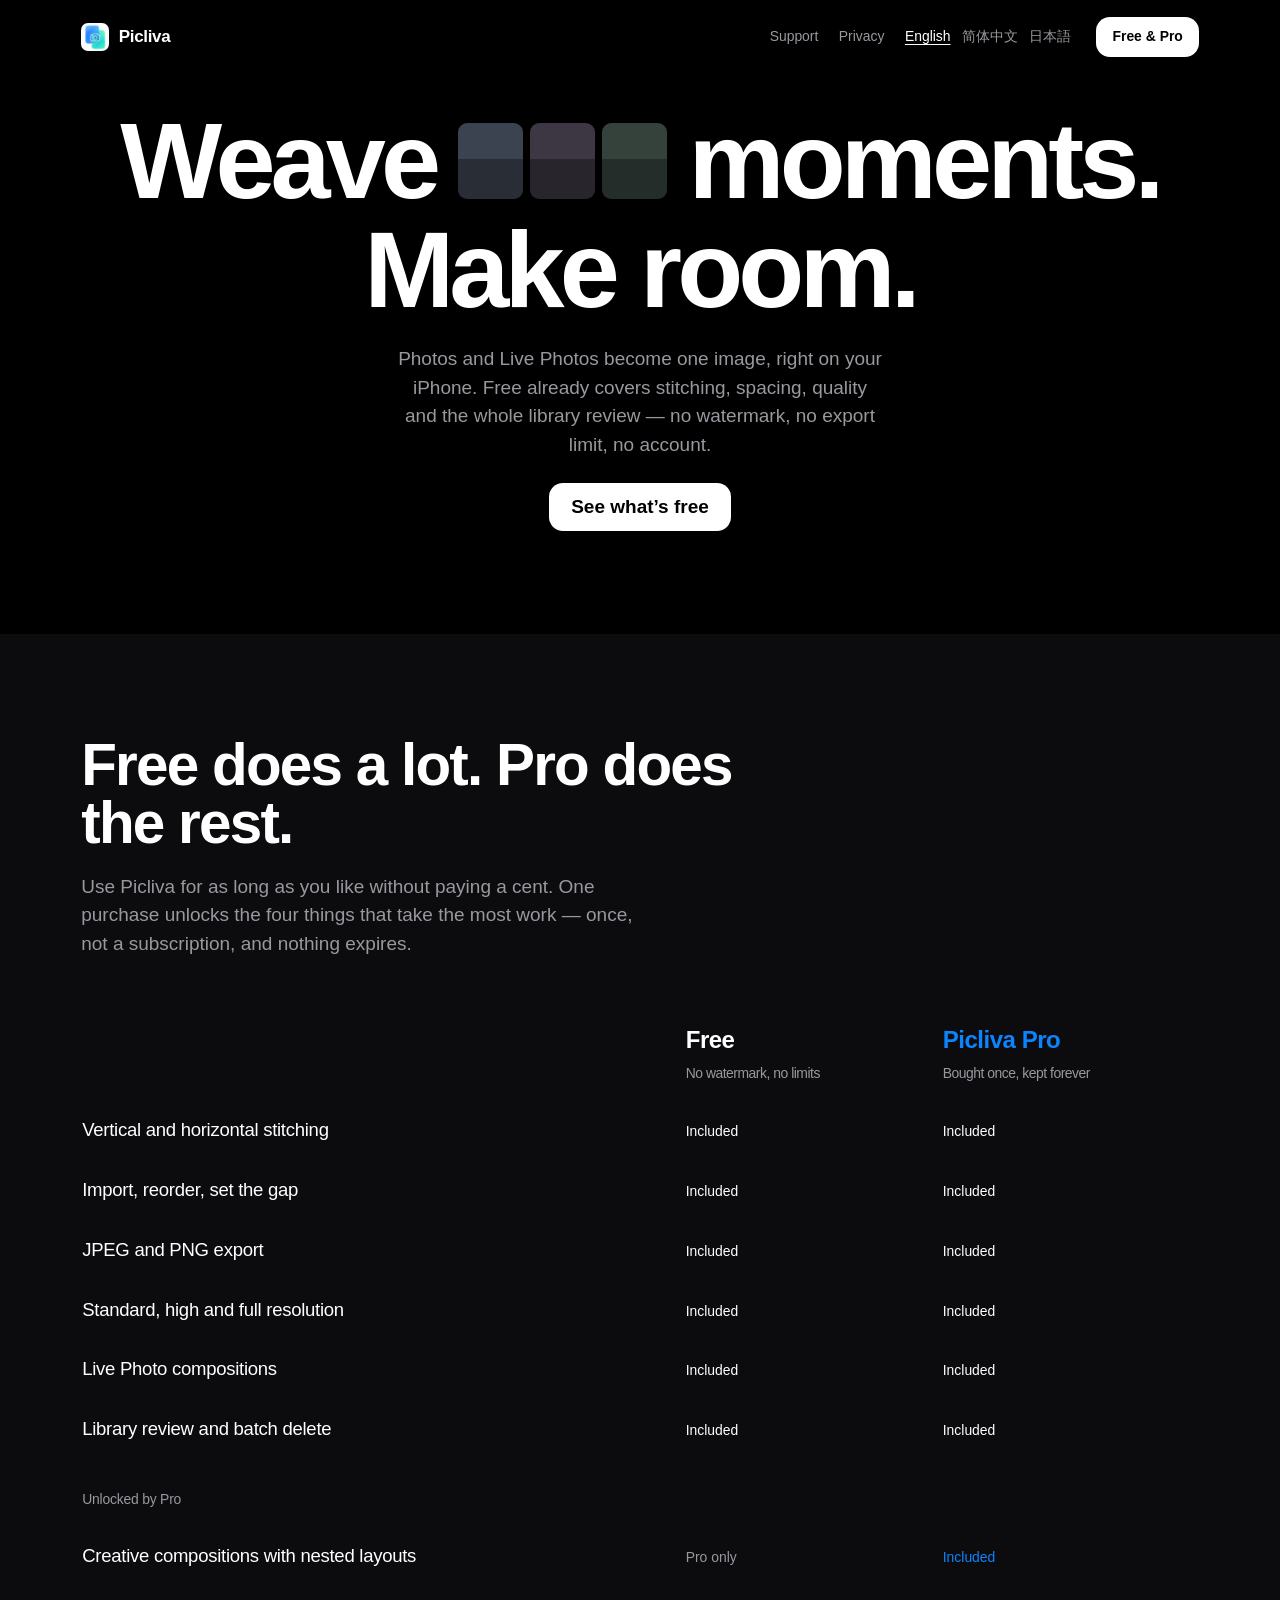
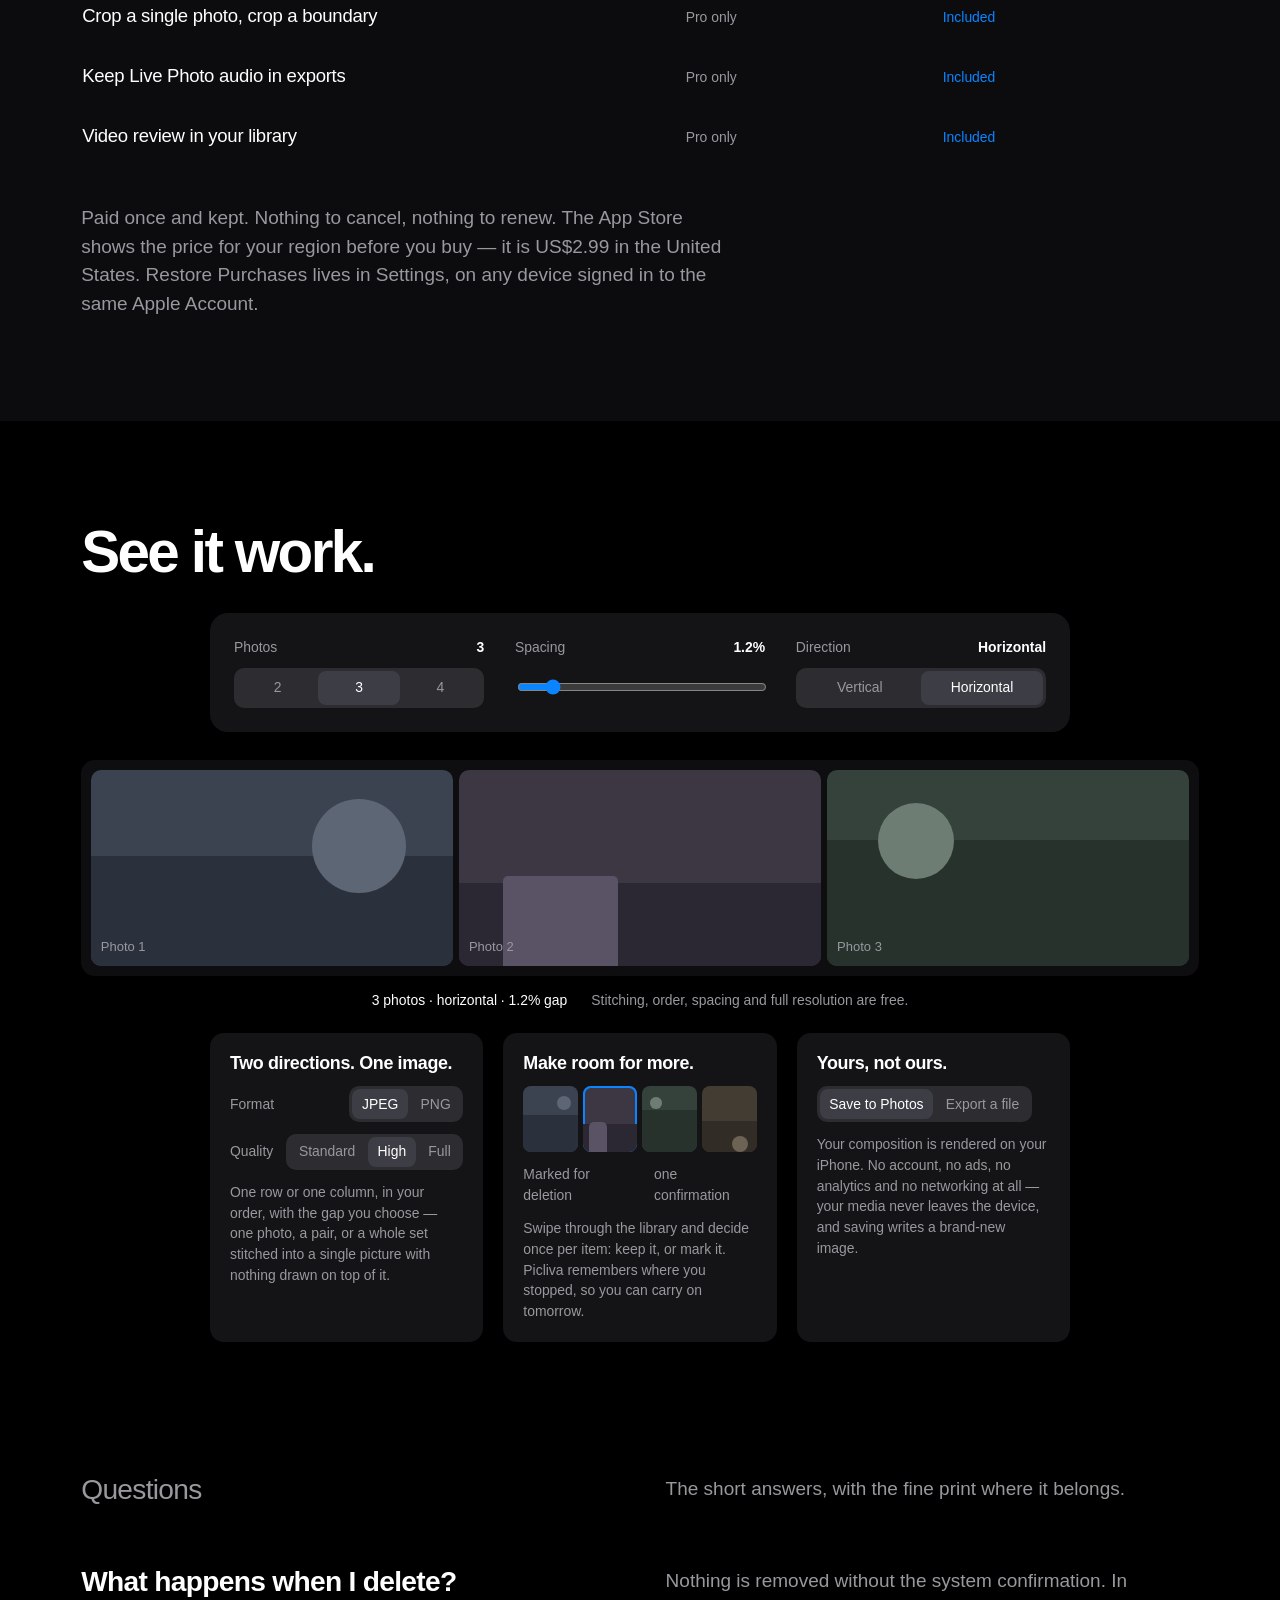
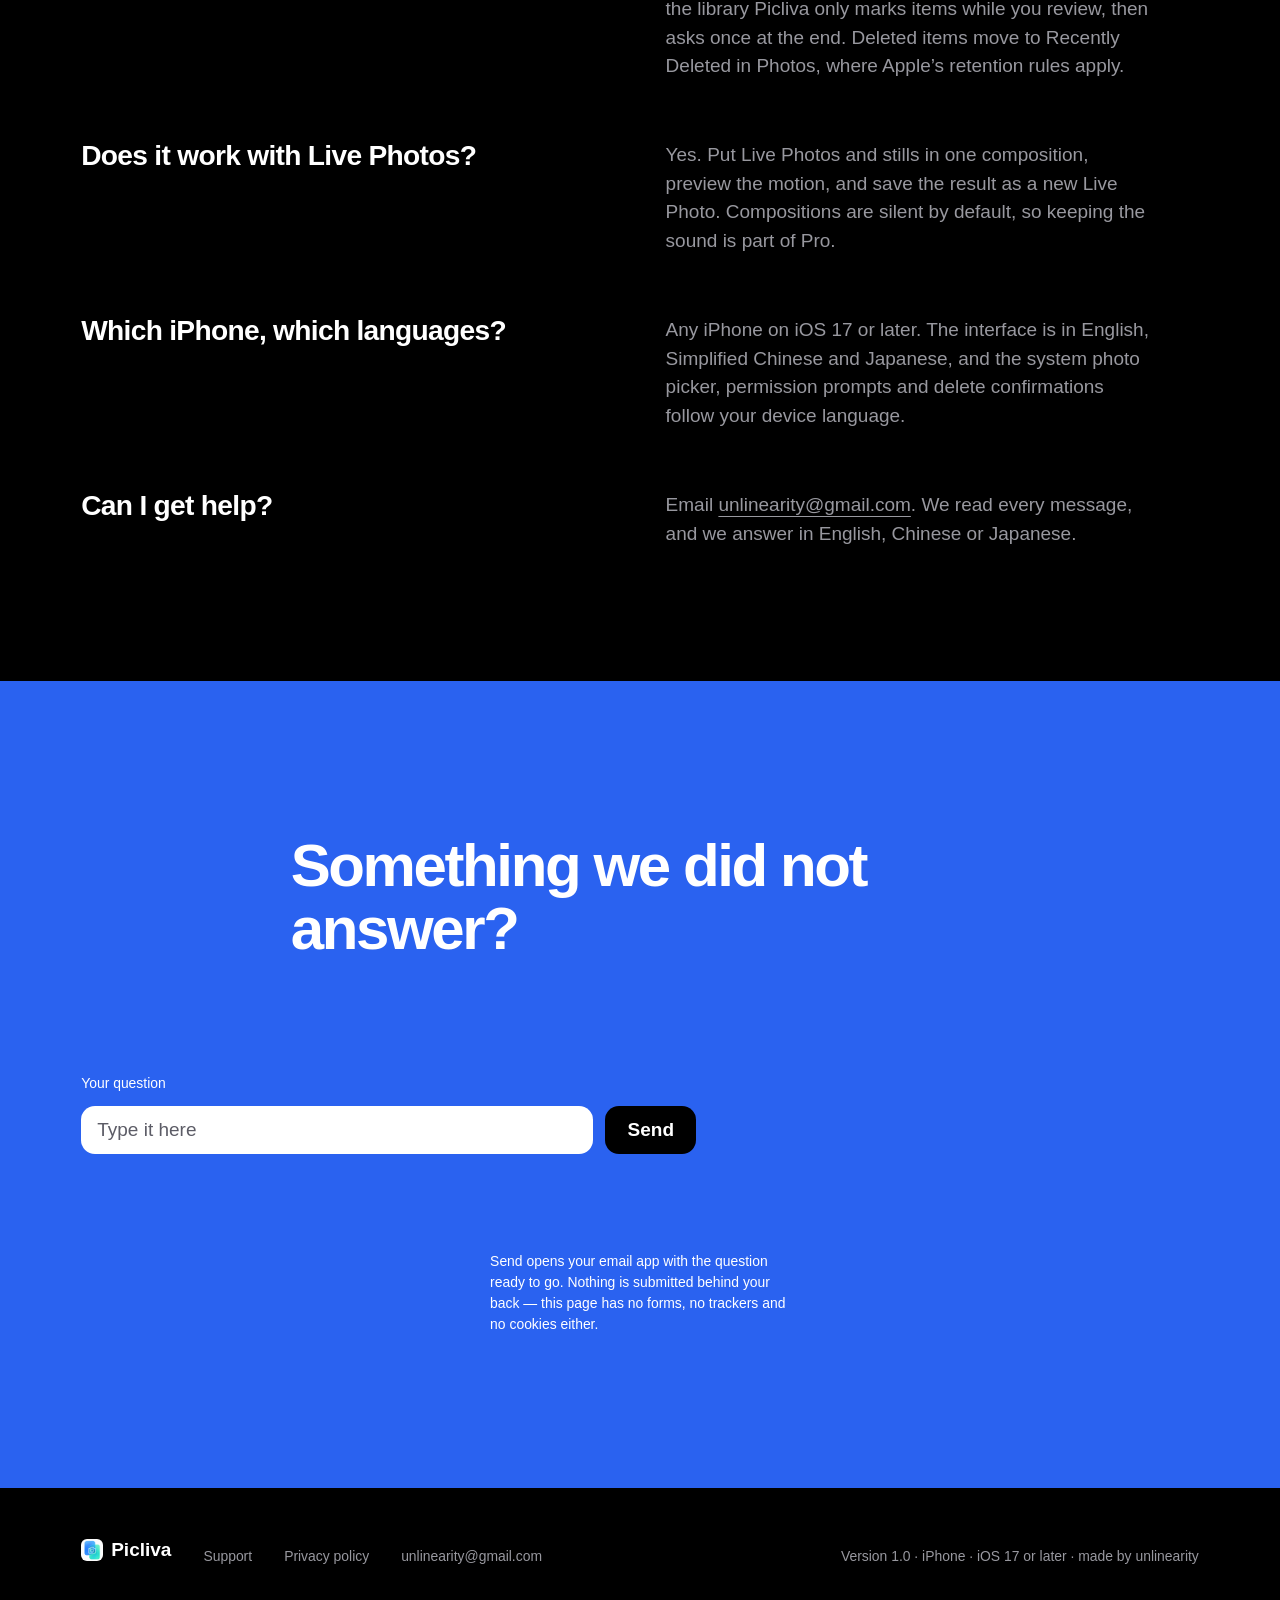
==== index.html @ 8fb42577 "Add Picliva marketing site with support and privacy pages Rebuild the Picliva site as a three-langua" ====
<!doctype html>
<html lang="en">
<head>
<meta charset="utf-8">
<meta name="viewport" content="width=device-width, initial-scale=1">
<meta name="color-scheme" content="dark">
<meta name="description" content="Picliva stitches your photos and Live Photos into one image on your iPhone, then helps you make room in your library. Free to use; one purchase unlocks the rest.">
<title>Picliva — weave moments, make room</title>
<link rel="icon" href="assets/picliva.png">
<link rel="preconnect" href="https://api.fontshare.com">
<link rel="preconnect" href="https://cdn.fontshare.com" crossorigin>
<link href="https://api.fontshare.com/v2/css?f[]=general-sans@400,500,600,700&display=swap" rel="stylesheet">
<link rel="stylesheet" href="styles.css">
<script>document.documentElement.className += ' js';</script>
</head>
<body>
<a class="skip" href="#main">Skip to content</a>

<header class="bar">
  <a class="brand" href="index.html"><img src="assets/picliva.png" alt="" width="28" height="28">Picliva</a>
  <div class="barutility">
    <a href="support.html">Support</a>
    <a href="privacy.html">Privacy</a>
    <nav class="langs" aria-label="Language">
      <a lang="en" hreflang="en" href="index.html" aria-current="true">English</a>
      <a lang="zh-Hans" hreflang="zh-Hans" href="index-zh-hans.html">&#31616;&#20307;&#20013;&#25991;</a>
      <a lang="ja" hreflang="ja" href="index-ja.html">&#26085;&#26412;&#35486;</a>
    </nav>
  </div>
  <a class="btn small barcta" href="#plans">Free &amp; Pro</a>
</header>

<main id="main">

  <section class="hero wrap">
    <h1 class="sentence" data-enter>
      <span class="line">Weave<span class="strip" data-ui aria-hidden="true"><i></i><i></i><i></i></span>moments.</span>
      <span class="line">Make room.</span>
    </h1>
    <p class="sub" data-enter style="--d:90ms">Photos and Live&nbsp;Photos become one image, right on your iPhone. Free already covers stitching, spacing, quality and the whole library review &#8212; no watermark, no export limit, no account.</p>
    <p class="act" data-enter style="--d:140ms">
      <a class="btn" href="#plans">See what&#8217;s free</a>
    </p>
  </section>

  <section class="plans" id="plans">
   <div class="wrap">
    <h2 data-enter>Free does a lot. Pro does the rest.</h2>
    <p class="introrow" data-enter style="--d:80ms">Use Picliva for as long as you like without paying a cent. One purchase unlocks the four things that take the most work &#8212; once, not a subscription, and nothing expires.</p>

    <table class="ptable" data-enter style="--d:120ms">
      <colgroup><col class="c1"><col class="c2"><col class="c3"></colgroup>
      <thead>
        <tr>
          <th scope="col">&nbsp;</th>
          <th scope="col" class="free">Free<span class="price">No watermark, no limits</span></th>
          <th scope="col" class="pro">Picliva Pro<span class="price">Bought once, kept forever</span></th>
        </tr>
      </thead>
      <tbody>
        <tr><th scope="row">Vertical and horizontal stitching</th><td class="yes" data-plan="Free">Included</td><td class="yes" data-plan="Pro">Included</td></tr>
        <tr><th scope="row">Import, reorder, set the gap</th><td class="yes" data-plan="Free">Included</td><td class="yes" data-plan="Pro">Included</td></tr>
        <tr><th scope="row">JPEG and PNG export</th><td class="yes" data-plan="Free">Included</td><td class="yes" data-plan="Pro">Included</td></tr>
        <tr><th scope="row">Standard, high and full resolution</th><td class="yes" data-plan="Free">Included</td><td class="yes" data-plan="Pro">Included</td></tr>
        <tr><th scope="row">Live Photo compositions</th><td class="yes" data-plan="Free">Included</td><td class="yes" data-plan="Pro">Included</td></tr>
        <tr><th scope="row">Library review and batch delete</th><td class="yes" data-plan="Free">Included</td><td class="yes" data-plan="Pro">Included</td></tr>

        <tr class="group"><th scope="colgroup" colspan="3">Unlocked by Pro</th></tr>
        <tr><th scope="row">Creative compositions with nested layouts</th><td data-plan="Free">Pro only</td><td class="pro-only" data-plan="Pro">Included</td></tr>
        <tr><th scope="row">Crop a single photo, crop a boundary</th><td data-plan="Free">Pro only</td><td class="pro-only" data-plan="Pro">Included</td></tr>
        <tr><th scope="row">Keep Live Photo audio in exports</th><td data-plan="Free">Pro only</td><td class="pro-only" data-plan="Pro">Included</td></tr>
        <tr><th scope="row">Video review in your library</th><td data-plan="Free">Pro only</td><td class="pro-only" data-plan="Pro">Included</td></tr>
      </tbody>
    </table>

    <p class="foot" data-enter>Paid once and kept. Nothing to cancel, nothing to renew. The App Store shows the price for your region before you buy &#8212; it is US$2.99 in the United States. Restore Purchases lives in Settings, on any device signed in to the same Apple Account.</p>
   </div>
  </section>

  <section class="work wrap" id="demo">
    <h2 data-enter>See it work.</h2>

    <div class="rail" data-enter style="--d:200ms">
      <div class="ctl" data-enter style="--d:60ms">
        <span class="lab">Photos <b data-out="count">3</b></span>
        <div class="seg" role="group" aria-label="Photos in the composition">
          <button type="button" data-count="2" aria-pressed="false">2</button>
          <button type="button" data-count="3" aria-pressed="true">3</button>
          <button type="button" data-count="4" aria-pressed="false">4</button>
        </div>
      </div>
      <div class="ctl" data-enter style="--d:120ms">
        <span class="lab">Spacing <b data-out="gap">1.2%</b></span>
        <input type="range" min="0" max="10" step="0.1" value="1.2" aria-label="Photo spacing">
      </div>
      <div class="ctl" data-enter style="--d:180ms">
        <span class="lab">Direction <b data-out="dir">Horizontal</b></span>
        <div class="seg" role="group" aria-label="Composition direction">
          <button type="button" data-dir="vertical" aria-pressed="false">Vertical</button>
          <button type="button" data-dir="horizontal" aria-pressed="true">Horizontal</button>
        </div>
      </div>
    </div>

    <div class="demo">
      <div class="board" id="board" data-ui data-dir="horizontal" role="img" aria-label="A composition of three photos in one row, with the gap you choose."></div>
      <div class="boardmeta">
        <span class="live" data-out="live">3 photos &#183; horizontal &#183; 1.2% gap</span>
        <span class="free">Stitching, order, spacing and full resolution are free.</span>
      </div>

      <div class="flow" data-enter style="--d:240ms">
        <div class="flowcell" data-ui role="img" aria-label="Export settings: JPEG or PNG, at standard, high or full resolution.">
          <p class="ftitle">Two directions. One&nbsp;image.</p>
          <div class="frow"><span>Format</span><span class="chips"><i class="on">JPEG</i><i>PNG</i></span></div>
          <div class="frow"><span>Quality</span><span class="chips"><i>Standard</i><i class="on">High</i><i>Full</i></span></div>
          <p class="fnote">One row or one column, in your order, with the gap you choose &#8212; one photo, a pair, or a whole set stitched into a single picture with nothing drawn on top of it.</p>
        </div>
        <div class="flowcell" data-ui role="img" aria-label="Library review: items marked for deletion, then one system confirmation.">
          <p class="ftitle">Make room for&nbsp;more.</p>
          <div class="fthumbs" aria-hidden="true"><i class="shot"></i><i class="shot v2 marked"></i><i class="shot v3"></i><i class="shot v4"></i></div>
          <div class="frow"><span>Marked for deletion</span><span>one confirmation</span></div>
          <p class="fnote">Swipe through the library and decide once per item: keep it, or mark it. Picliva remembers where you stopped, so you can carry on tomorrow.</p>
        </div>
        <div class="flowcell" data-ui role="img" aria-label="Saving: save to Photos or export a file, always as a new item.">
          <p class="ftitle">Yours, not&nbsp;ours.</p>
          <div class="frow"><span class="chips"><i class="on">Save to Photos</i><i>Export a file</i></span></div>
          <p class="fnote">Your composition is rendered on your iPhone. No account, no ads, no analytics and no networking at all &#8212; your media never leaves the device, and saving writes a brand-new image.</p>
        </div>
      </div>
    </div>
  </section>

  <section class="faq wrap">
    <div class="faqrow head"><h3 data-enter>Questions</h3><p data-enter style="--d:60ms">The short answers, with the fine print where it belongs.</p></div>
    <div class="faqrow"><h3 data-enter>What happens when I delete?</h3><p data-enter style="--d:60ms">Nothing is removed without the system confirmation. In the library Picliva only marks items while you review, then asks once at the end. Deleted items move to Recently Deleted in Photos, where Apple&#8217;s retention rules apply.</p></div>
    <div class="faqrow"><h3 data-enter>Does it work with Live Photos?</h3><p data-enter style="--d:60ms">Yes. Put Live Photos and stills in one composition, preview the motion, and save the result as a new Live Photo. Compositions are silent by default, so keeping the sound is part of Pro.</p></div>
    <div class="faqrow"><h3 data-enter>Which iPhone, which languages?</h3><p data-enter style="--d:60ms">Any iPhone on iOS 17 or later. The interface is in English, Simplified Chinese and Japanese, and the system photo picker, permission prompts and delete confirmations follow your device language.</p></div>
    <div class="faqrow"><h3 data-enter>Can I get help?</h3><p data-enter style="--d:60ms">Email <a class="link" href="mailto:unlinearity@gmail.com">unlinearity@gmail.com</a>. We read every message, and we answer in English, Chinese or Japanese.</p></div>
  </section>

  <section class="ask" id="ask">
    <div class="in">
      <p class="closing" data-enter>Something we did not answer?</p>
      <form class="askform" id="askform">
        <label for="q">Your question</label>
        <input id="q" type="text" placeholder="Type it here" autocomplete="off">
        <button type="submit" class="btn">Send</button>
      </form>
      <p class="hint" data-enter style="--d:80ms">Send opens your email app with the question ready to go. Nothing is submitted behind your back &#8212; this page has no forms, no trackers and no cookies either.</p>
    </div>
  </section>

</main>

<footer>
  <div class="in">
    <span class="brandline"><img src="assets/picliva.png" alt="" width="22" height="22">Picliva</span>
    <a href="support.html">Support</a>
    <a href="privacy.html">Privacy policy</a>
    <a href="mailto:unlinearity@gmail.com">unlinearity@gmail.com</a>
    <p class="sp">Version 1.0 &#183; iPhone &#183; iOS 17 or later &#183; made by unlinearity</p>
  </div>
</footer>

<script>
(function () {
  var strip = document.querySelector('.strip');
  var board = document.getElementById('board');
  var out = {
    count: document.querySelector('[data-out="count"]'),
    gap: document.querySelector('[data-out="gap"]'),
    dir: document.querySelector('[data-out="dir"]'),
    live: document.querySelector('[data-out="live"]')
  };
  var state = { count: 3, gap: 1.2, dir: 'horizontal' };

  function tile(label, index) {
    var s = document.createElement('span');
    s.className = 'slot shot v' + (index % 4 + 1);
    var n = document.createElement('span');
    n.className = 'sn';
    n.textContent = label;
    s.appendChild(n);
    return s;
  }

  function render() {
    while (board.children.length > state.count) board.removeChild(board.lastChild);
    while (board.children.length < state.count) board.appendChild(tile('', board.children.length));
    for (var i = 0; i < board.children.length; i++) {
      var label = board.children[i].querySelector('.sn');
      if (label) label.textContent = 'Photo ' + (i + 1);
    }
    board.setAttribute('data-dir', state.dir);
    board.style.setProperty('--board-gap', (2 + state.gap * 4).toFixed(1) + 'px');
    strip.style.setProperty('--gapem', (0.05 + state.gap * 0.015).toFixed(3) + 'em');
    if (out.count) out.count.textContent = String(state.count);
    if (out.gap) out.gap.textContent = state.gap.toFixed(1) + '%';
    if (out.dir) out.dir.textContent = state.dir === 'vertical' ? 'Vertical' : 'Horizontal';
    if (out.live) out.live.textContent = state.count + ' photos \u00b7 ' + state.dir + ' \u00b7 ' + state.gap.toFixed(1) + '% gap';
    document.querySelectorAll('[data-count]').forEach(function (b) {
      b.setAttribute('aria-pressed', b.dataset.count === String(state.count) ? 'true' : 'false');
    });
    document.querySelectorAll('[data-dir]').forEach(function (b) {
      if (b.hasAttribute('aria-pressed')) b.setAttribute('aria-pressed', b.dataset.dir === state.dir ? 'true' : 'false');
    });
  }

  document.querySelectorAll('[data-count]').forEach(function (b) {
    b.addEventListener('click', function () { state.count = Number(b.dataset.count); render(); });
  });
  document.querySelectorAll('.seg [data-dir]').forEach(function (b) {
    b.addEventListener('click', function () { state.dir = b.dataset.dir; render(); });
  });
  var range = document.querySelector('input[type="range"]');
  if (range) range.addEventListener('input', function () { state.gap = Number(range.value); render(); });
  render();

  var items = document.querySelectorAll('[data-enter], .sentence');
  if (!('IntersectionObserver' in window)) {
    items.forEach(function (el) { el.classList.add('in'); });
  } else {
    var io = new IntersectionObserver(function (entries) {
      entries.forEach(function (e) {
        if (e.isIntersecting) { e.target.classList.add('in'); io.unobserve(e.target); }
      });
    }, { rootMargin: '0px 0px -10% 0px', threshold: 0.1 });
    items.forEach(function (el) { io.observe(el); });
  }

  var form = document.getElementById('askform');
  if (form) form.addEventListener('submit', function (e) {
    e.preventDefault();
    var q = document.getElementById('q').value.trim();
    var subject = encodeURIComponent('Picliva: ' + (q || 'a question'));
    var body = encodeURIComponent(q ? q + '\n\n(Your app version, iOS version and device model help us answer faster.)' : '');
    window.location.href = 'mailto:unlinearity@gmail.com?subject=' + subject + '&body=' + body;
  });
})();
</script>
</body>
</html>
---- styles.css ----
/* Picliva site.
   Black ground, one blue accent, flat surfaces only.
   Type: General Sans. No gradients, no shadows at rest, no 1px rules, no uppercase labels. */

:root {
  --bg: #000000;
  --ink: #ffffff;
  --muted: #98989f;
  --surface: #141416;
  --surface-2: #1e1e21;
  --surface-3: #2c2c31;
  --surface-4: #3d3d45;
  --field-tone: #0c0c0f;
  --panel: #17171b;
  --slot: #32323a;
  --accent: #0a84ff;
  --blue: #2a62f0;
  --btn-bg: #ffffff;
  --btn-ink: #000000;

  --step-small: clamp(0.8125rem, 0.79rem + 0.1vw, 0.875rem);
  --step-body: clamp(1.0625rem, 1rem + 0.25vw, 1.1875rem);
  --step-head: clamp(1.875rem, 1.25rem + 3vw, 3.75rem);

  --gut: clamp(1.25rem, 4vw, 3.5rem);
  --maxw: 1220px;
  --radius: 14px;
  --space: clamp(4rem, 8vw, 7rem);
}

*, *::before, *::after { box-sizing: border-box; }

html { -webkit-text-size-adjust: 100%; scroll-behavior: smooth; overflow-x: clip; }
@media (prefers-reduced-motion: reduce) { html { scroll-behavior: auto; } }

body {
  margin: 0;
  background: var(--bg);
  color: var(--ink);
  font-family: "General Sans", -apple-system, BlinkMacSystemFont, "Segoe UI",
               "Hiragino Sans", "Noto Sans JP", "PingFang SC", sans-serif;
  font-size: var(--step-body);
  line-height: 1.5;
  font-weight: 400;
  -webkit-font-smoothing: antialiased;
}

img { max-width: 100%; height: auto; display: block; }
a { color: inherit; }
p { margin: 0; }
h1, h2, h3 { margin: 0; font-weight: 700; letter-spacing: -0.03em; line-height: 1.0; }

.wrap { max-width: var(--maxw); margin-inline: auto; padding-inline: var(--gut); }
.muted { color: var(--muted); }

:focus-visible { outline: 3px solid var(--accent); outline-offset: 3px; border-radius: 6px; }

.skip {
  position: absolute; left: -9999px; top: 0; z-index: 20;
  background: var(--ink); color: var(--bg); padding: 0.7rem 1rem;
  border-radius: 0 0 var(--radius) 0; font-weight: 600; text-decoration: none;
}
.skip:focus { left: 0; }

/* ---------- bar ---------- */
.bar {
  display: grid; grid-template-columns: auto 1fr auto; align-items: center;
  column-gap: clamp(0.9rem, 2vw, 1.75rem); row-gap: 0.6rem;
  padding-block: 1.05rem; max-width: var(--maxw); margin-inline: auto;
  padding-inline: var(--gut);
}
.brand {
  display: inline-flex; align-items: center; gap: 0.6rem;
  font-weight: 700; letter-spacing: -0.02em; font-size: 1.0625rem; text-decoration: none;
}
.brand img { width: 28px; height: 28px; border-radius: 7px; }
.barutility {
  display: flex; flex-wrap: wrap; align-items: center; justify-self: end;
  gap: 0.45rem clamp(0.7rem, 1.6vw, 1.4rem);
}
.barutility > a { text-decoration: none; font-size: var(--step-small); color: var(--muted); }
.barutility > a:hover, .barutility > a:focus-visible { color: var(--ink); }
.barutility > a[aria-current="page"] { color: var(--ink); }
.barutility .langs { gap: 0.7rem; }
.barcta { justify-self: end; }
@media (max-width: 700px) {
  .bar { grid-template-columns: 1fr auto; }
  .bar .brand { grid-area: 1 / 1; }
  .barcta { grid-area: 1 / 2; }
  .barutility { grid-area: 2 / 1 / 3 / 3; justify-self: start; }
}

.btn {
  display: inline-flex; align-items: center; justify-content: center;
  min-height: 48px; padding: 0 1.4rem;
  background: var(--btn-bg); color: var(--btn-ink);
  border: 0; border-radius: var(--radius);
  font: inherit; font-weight: 600; font-size: var(--step-body);
  text-decoration: none; cursor: pointer;
  transition: transform 140ms ease, background-color 140ms ease;
}
.btn:hover { background: #e6e6ea; }
.btn:active { transform: scale(0.97); }
.btn.alt { background: var(--surface-2); color: var(--ink); }
.btn.alt:hover { background: var(--surface-3); }
.btn.small { min-height: 40px; padding: 0 1rem; font-size: var(--step-small); }

.link { color: var(--muted); text-decoration: underline; text-underline-offset: 0.25em; }
.link:hover { color: var(--ink); }

/* ---------- hero ---------- */
.hero { padding-block: clamp(1.25rem, 3.4vw, 2.25rem) 0; text-align: center; }
.hero .sentence {
  font-size: clamp(2.25rem, 9.2vw, 6.75rem);
  line-height: 0.95; letter-spacing: -0.045em;
  margin-inline: auto;
  display: flex; flex-direction: column; gap: 0.06em;
}
.hero .sentence .line { display: block; white-space: nowrap; }

.strip {
  display: inline-flex; flex-direction: row; align-items: stretch;
  gap: var(--gapem, 0.11em);
  height: 0.7em; margin-inline: 0.2em;
  vertical-align: baseline; position: relative; top: 0.01em;
}
.strip i {
  display: block; width: 0.6em; height: 100%; border-radius: 0.085em;
  background: #3b4250; position: relative; overflow: hidden;
}
.strip i::before {
  content: ""; position: absolute; inset: auto 0 0 0; height: 52%; background: rgba(0, 0, 0, 0.32);
}
.strip i:nth-child(2) { background: #3c3742; }
.strip i:nth-child(3) { background: #35423c; }
.strip i:nth-child(4) { background: #433c33; }

.hero .sub { margin: clamp(1rem, 2vw, 1.5rem) auto 0; max-width: 46ch; color: var(--muted); }
.hero .act { margin-top: clamp(1.25rem, 2vw, 1.5rem); display: flex; flex-wrap: wrap; gap: 0.75rem; justify-content: center; }

/* ---------- control rail ---------- */
.rail {
  margin: clamp(1.5rem, 2.6vw, 2rem) auto 0;
  display: grid; grid-template-columns: repeat(3, minmax(0, 1fr));
  gap: clamp(1rem, 2.4vw, 2rem);
  background: var(--surface); border-radius: 18px;
  padding: clamp(1rem, 2vw, 1.5rem);
  max-width: 860px; text-align: left;
}
@media (max-width: 760px) { .rail { grid-template-columns: 1fr; } }
.ctl { display: grid; gap: 0.6rem; align-content: start; }
.ctl .lab { font-size: var(--step-small); color: var(--muted); display: flex; justify-content: space-between; gap: 0.75rem; }
.ctl .lab b { color: var(--ink); font-weight: 600; font-variant-numeric: tabular-nums; }
.seg { display: flex; background: var(--surface-3); border-radius: 10px; padding: 3px; }
.seg > * {
  flex: 1; min-height: 34px; padding: 0 0.5rem;
  display: inline-flex; align-items: center; justify-content: center;
  border: 0; border-radius: 8px; background: transparent; color: var(--muted);
  font: inherit; font-size: var(--step-small); font-weight: 500; cursor: pointer;
  transition: background-color 140ms ease, color 140ms ease;
}
.seg > [aria-pressed="true"], .seg > .on { background: var(--surface-4); color: var(--ink); }
input[type="range"] { width: 100%; accent-color: var(--accent); min-height: 34px; }

/* ---------- hero board (interface fragment) ---------- */
.board {
  display: grid; gap: var(--board-gap, 8px);
  height: clamp(215px, 24vh, 250px);
  background: #0e0e11; border-radius: var(--radius); padding: 10px;
}
.board[data-dir="horizontal"] { grid-auto-flow: column; grid-auto-columns: minmax(0, 1fr); }
.board[data-dir="vertical"] { grid-auto-flow: row; grid-auto-rows: minmax(0, 1fr); }
.slot { background: var(--slot); border-radius: 10px; }
.board .slot { position: relative; overflow: hidden; }

/* Stand-ins for photographs: one flat tone plus two quiet shapes, drawn in CSS.
   No gradients, no stock imagery — an abstract frame that still reads as a picture. */
.shot { position: relative; overflow: hidden; background: #3b4250; }
.shot::before {
  content: ""; position: absolute; inset: auto 0 0 0; height: 56%; background: #2b313c;
}
.shot::after {
  content: ""; position: absolute; top: 15%; right: 13%;
  width: 26%; aspect-ratio: 1 / 1; border-radius: 50%; background: #5d6675;
}
.shot.v2 { background: #3c3742; }
.shot.v2::before { height: 42%; background: #2c2833; }
.shot.v2::after {
  top: auto; right: auto; bottom: 0; left: 12%;
  width: 32%; aspect-ratio: auto; height: 46%;
  border-radius: 5px 5px 0 0; background: #5a5265;
}
.shot.v3 { background: #35423c; }
.shot.v3::before { height: 64%; background: #27322d; }
.shot.v3::after { top: 17%; right: auto; left: 14%; width: 21%; background: #6d7d74; }
.shot.v4 { background: #433c33; }
.shot.v4::before { height: 47%; background: #322c26; }
.shot.v4::after { top: auto; right: 15%; bottom: 0; width: 30%; background: #6d6355; }
.shot > .sn { z-index: 1; }
.board .sn {
  position: absolute; left: 0.6rem; bottom: 0.55rem;
  font-size: 0.8125rem; color: var(--muted); white-space: nowrap;
}
.demo { margin-top: clamp(1.25rem, 2.2vw, 1.75rem); }
.boardmeta {
  margin-top: 0.9rem; display: flex; flex-wrap: wrap; gap: 0.35rem 1.5rem;
  justify-content: center; align-items: baseline;
}
.boardmeta .live { font-size: var(--step-small); color: var(--ink); font-weight: 500; }
.boardmeta .free { font-size: var(--step-small); color: var(--muted); }

/* The two interface fragments that used to sit in the colour fields — export
   settings and library review — folded into the single demo module above. */
.flow {
  margin: clamp(1rem, 2vw, 1.4rem) auto 0;
  display: grid; grid-template-columns: repeat(auto-fit, minmax(210px, 1fr));
  gap: clamp(0.75rem, 1.6vw, 1.25rem);
  max-width: 860px; text-align: left;
}
.flowcell {
  background: var(--surface); border-radius: var(--radius);
  padding: clamp(0.9rem, 1.8vw, 1.25rem);
  display: grid; gap: 0.75rem; align-content: start;
}
.flowcell .ftitle {
  font-size: clamp(1.0625rem, 1.4vw, 1.25rem); color: var(--ink);
  font-weight: 600; letter-spacing: -0.02em; line-height: 1.15;
}
.flowcell .frow {
  display: flex; align-items: center; justify-content: space-between;
  gap: 0.75rem; font-size: var(--step-small); color: var(--muted);
}
.flowcell .fnote { font-size: var(--step-small); color: var(--muted); }
.chips { display: flex; gap: 3px; background: var(--surface-3); border-radius: 10px; padding: 3px; }
.chips i {
  font-style: normal; padding: 0.28rem 0.6rem; border-radius: 8px;
  font-size: var(--step-small); color: var(--muted); white-space: nowrap;
}
.chips i.on { background: var(--surface-4); color: var(--ink); }
.fthumbs { display: grid; grid-template-columns: repeat(4, minmax(0, 1fr)); gap: 5px; }
.fthumbs i { display: block; height: clamp(52px, 7vw, 66px); border-radius: 8px; }
.fthumbs .marked { outline: 2px solid var(--accent); outline-offset: -2px; }
.ftrack { display: block; height: 6px; border-radius: 999px; background: var(--surface-3); overflow: hidden; }
.ftrack i { display: block; height: 100%; border-radius: 999px; background: var(--accent); }

/* ---------- interface panels used inside the colour fields ---------- */
.panel {
  background: var(--panel); color: var(--ink);
  border-radius: var(--radius);
  padding: clamp(1.1rem, 2.2vw, 1.6rem);
  display: grid; gap: 0.9rem; align-content: space-between;
  min-height: 210px; align-self: stretch;
}
.panel .ptitle { font-size: var(--step-small); color: var(--muted); }
.panel .pnote { font-size: var(--step-small); color: var(--muted); }

/* ---------- demo section ---------- */
.work { margin-top: var(--space); }
.work h2 { font-size: var(--step-head); max-width: 22ch; letter-spacing: -0.045em; }

/* ---------- plans ---------- */
.plans { margin-top: var(--space); background: var(--field-tone); padding-block: var(--space); }
.plans h2 { font-size: var(--step-head); max-width: 22ch; }
.plans .introrow { margin-top: 1.25rem; color: var(--muted); max-width: 54ch; }

.ptable { margin-top: clamp(2rem, 4vw, 3rem); width: 100%; border-collapse: collapse; text-align: left; }
.ptable th, .ptable td { padding-block: clamp(0.7rem, 1.3vw, 1rem); vertical-align: baseline; }
.ptable thead th { font-size: var(--step-small); color: var(--muted); font-weight: 500; }
.ptable thead th.free, .ptable thead th.pro { font-size: clamp(1.125rem, 2vw, 1.5rem); color: var(--ink); font-weight: 700; letter-spacing: -0.02em; }
.ptable thead th.pro { color: var(--accent); }
.ptable thead .price { display: block; font-size: var(--step-small); color: var(--muted); font-weight: 400; margin-top: 0.3rem; }
.ptable tbody th { font-size: clamp(1.0625rem, 1.45vw, 1.3125rem); font-weight: 500; letter-spacing: -0.015em; }
.ptable tbody td { font-size: var(--step-small); color: var(--muted); }
.ptable tbody td.yes { color: var(--ink); }
.ptable tbody td.pro-only { color: var(--accent); }
.ptable tr.group th { font-size: var(--step-small); color: var(--muted); font-weight: 500; padding-top: 1.9rem; }
.ptable col.c1 { width: 54%; } .ptable col.c2 { width: 23%; } .ptable col.c3 { width: 23%; }

@media (max-width: 720px) {
  .ptable, .ptable tbody, .ptable tr, .ptable th, .ptable td { display: block; }
  .ptable thead { display: none; }
  .ptable tbody th { padding-bottom: 0.2rem; }
  .ptable tbody td { padding-block: 0.1rem; }
  .ptable tbody td::before { content: attr(data-plan) ": "; color: var(--muted); }
  .ptable tr.group { padding-top: 1.25rem; }
  .ptable tr { padding-bottom: 1rem; }
}

.plans .foot { margin-top: clamp(1.75rem, 3vw, 2.5rem); color: var(--muted); max-width: 62ch; }

/* ---------- faq ---------- */
.faq { margin-top: var(--space); }
.faqrow { display: grid; grid-template-columns: minmax(0, 1fr) minmax(0, 1fr); gap: clamp(1.25rem, 4vw, 3.5rem); padding-block: clamp(1.25rem, 2.4vw, 1.9rem); }
.faqrow h3 { font-size: clamp(1.375rem, 2.2vw, 2.125rem); font-weight: 600; letter-spacing: -0.025em; line-height: 1.1; }
.faqrow p { color: var(--muted); max-width: 46ch; }
.faqrow.head h3 { color: var(--muted); font-weight: 500; }
@media (max-width: 760px) {
  .faqrow { grid-template-columns: minmax(0, 1fr); gap: 0.5rem; padding-block: 1.25rem; }
  .faqrow h3 { font-size: 1.3125rem; }
}

/* ---------- closing ask ---------- */
.ask { margin-top: var(--space); background: var(--blue); color: #fff; }
.ask .in { max-width: var(--maxw); margin-inline: auto; padding: clamp(2.5rem, 6vw, 5rem) var(--gut); }
.ask .closing { font-size: clamp(1.875rem, 4.8vw, 3.75rem); letter-spacing: -0.04em; line-height: 1.05; max-width: 24ch; font-weight: 700; }
.askform { margin-top: clamp(1.5rem, 3vw, 2.25rem); display: flex; flex-wrap: wrap; gap: 0.75rem; align-items: center; }
.askform label { font-size: var(--step-small); width: 100%; }
.askform input[type="text"] {
  font: inherit; font-size: var(--step-body); color: #000; background: #fff;
  border: 0; border-radius: var(--radius); padding: 0 1rem; min-height: 48px;
  flex: 1 1 18rem; max-width: 32rem;
}
.askform input[type="text"]::placeholder { color: #5c5c66; }
.askform .btn { background: #000; color: #fff; }
.askform .btn:hover { background: #1c1c22; }
.ask .hint { margin-top: 1.25rem; font-size: var(--step-small); max-width: 52ch; }
.ask .links { margin-top: 1.5rem; display: flex; flex-wrap: wrap; gap: 0.5rem 1.5rem; align-items: baseline; }
.ask .links a { font-size: var(--step-small); text-decoration: none; }
.ask .links a:hover { text-decoration: underline; text-underline-offset: 0.25em; }

/* ---------- footer ---------- */
footer { padding-block: clamp(2rem, 4vw, 3rem); }
footer .in {
  max-width: var(--maxw); margin-inline: auto; padding-inline: var(--gut);
  display: flex; flex-wrap: wrap; gap: 0.6rem 2rem; align-items: baseline;
}
footer p, footer a { font-size: var(--step-small); color: var(--muted); }
footer a { text-decoration: none; }
footer a:hover { color: var(--ink); }
footer .brandline { display: inline-flex; align-items: center; gap: 0.5rem; color: var(--ink); font-weight: 600; }
footer .brandline img { width: 22px; height: 22px; border-radius: 6px; }
footer .sp { margin-left: auto; }

/* ---------- prose pages (privacy, support) ---------- */
.doc { max-width: 48rem; margin-inline: auto; padding-inline: var(--gut); }
.doc .intro { padding-block: clamp(2rem, 5vw, 3.5rem) clamp(1rem, 2vw, 1.5rem); }
.doc h1 { font-size: clamp(2.25rem, 6.5vw, 5rem); max-width: 20ch; letter-spacing: -0.04em; }
.doc .intro p { margin-top: 0.9rem; color: var(--muted); max-width: 48ch; }
.doc .date { font-size: var(--step-small); margin-top: 1rem; }
.doc section { padding-block: clamp(1.25rem, 2.4vw, 1.9rem); }
.doc section h2 { font-size: clamp(1.1875rem, 1.9vw, 1.5rem); letter-spacing: -0.02em; }
.doc section h2 + p { margin-top: 0.7rem; }
.doc section p, .doc section li { color: var(--muted); max-width: 64ch; }
.doc section p + p, .doc section ul, .doc section p + ul { margin-top: 0.7rem; }
.doc ul { padding-left: 1.1rem; margin: 0; }
.doc li + li { margin-top: 0.35rem; }
.doc b { color: var(--ink); font-weight: 600; }
.doc .panel { margin-top: 1.25rem; color: var(--ink); max-width: 34rem; }
.doc .cta { margin-top: clamp(1.5rem, 3vw, 2.25rem); display: flex; flex-wrap: wrap; gap: 0.75rem; }
.doc .mailto { display: inline-block; margin-top: 0.75rem; font-size: var(--step-small); }

.langs { display: flex; gap: 1rem; flex-wrap: wrap; }
.langs a { font-size: var(--step-small); color: var(--muted); text-decoration: none; }
.langs a[aria-current="true"] { color: var(--ink); text-decoration: underline; text-underline-offset: 0.25em; }

/* ---------- motion ---------- */
.js [data-enter] { opacity: 0; transform: translateY(14px); }
.js [data-enter].in {
  opacity: 1; transform: none;
  transition: opacity 380ms cubic-bezier(.2,.7,.2,1), transform 380ms cubic-bezier(.2,.7,.2,1);
  transition-delay: var(--d, 0ms);
}
.js .sentence .line { opacity: 0; transform: translateY(0.1em); }
.js .sentence.in .line {
  opacity: 1; transform: none;
  transition: opacity 420ms cubic-bezier(.2,.7,.2,1), transform 420ms cubic-bezier(.2,.7,.2,1);
}
.js .sentence.in .line:nth-child(2) { transition-delay: 90ms; }
.js .sentence.in .strip i { animation: slot-in 460ms cubic-bezier(.2,.7,.2,1) backwards; }
.js .sentence.in .strip i:nth-child(1) { animation-delay: 120ms; }
.js .sentence.in .strip i:nth-child(2) { animation-delay: 180ms; }
.js .sentence.in .strip i:nth-child(3) { animation-delay: 240ms; }
@keyframes slot-in { from { opacity: 0; transform: translateY(0.08em); } }
.js .board .slot { animation: slot-in 420ms cubic-bezier(.2,.7,.2,1) backwards; }
.board .slot:nth-child(2) { animation-delay: 70ms; }
.board .slot:nth-child(3) { animation-delay: 140ms; }
.board .slot:nth-child(4) { animation-delay: 210ms; }

@media (prefers-reduced-motion: reduce) {
  .js [data-enter], .js .sentence .line { opacity: 1 !important; transform: none !important; transition: none !important; }
  .js .sentence .strip i, .js .board .slot { animation: none !important; }
  .btn, .seg > * { transition: none !important; }
}
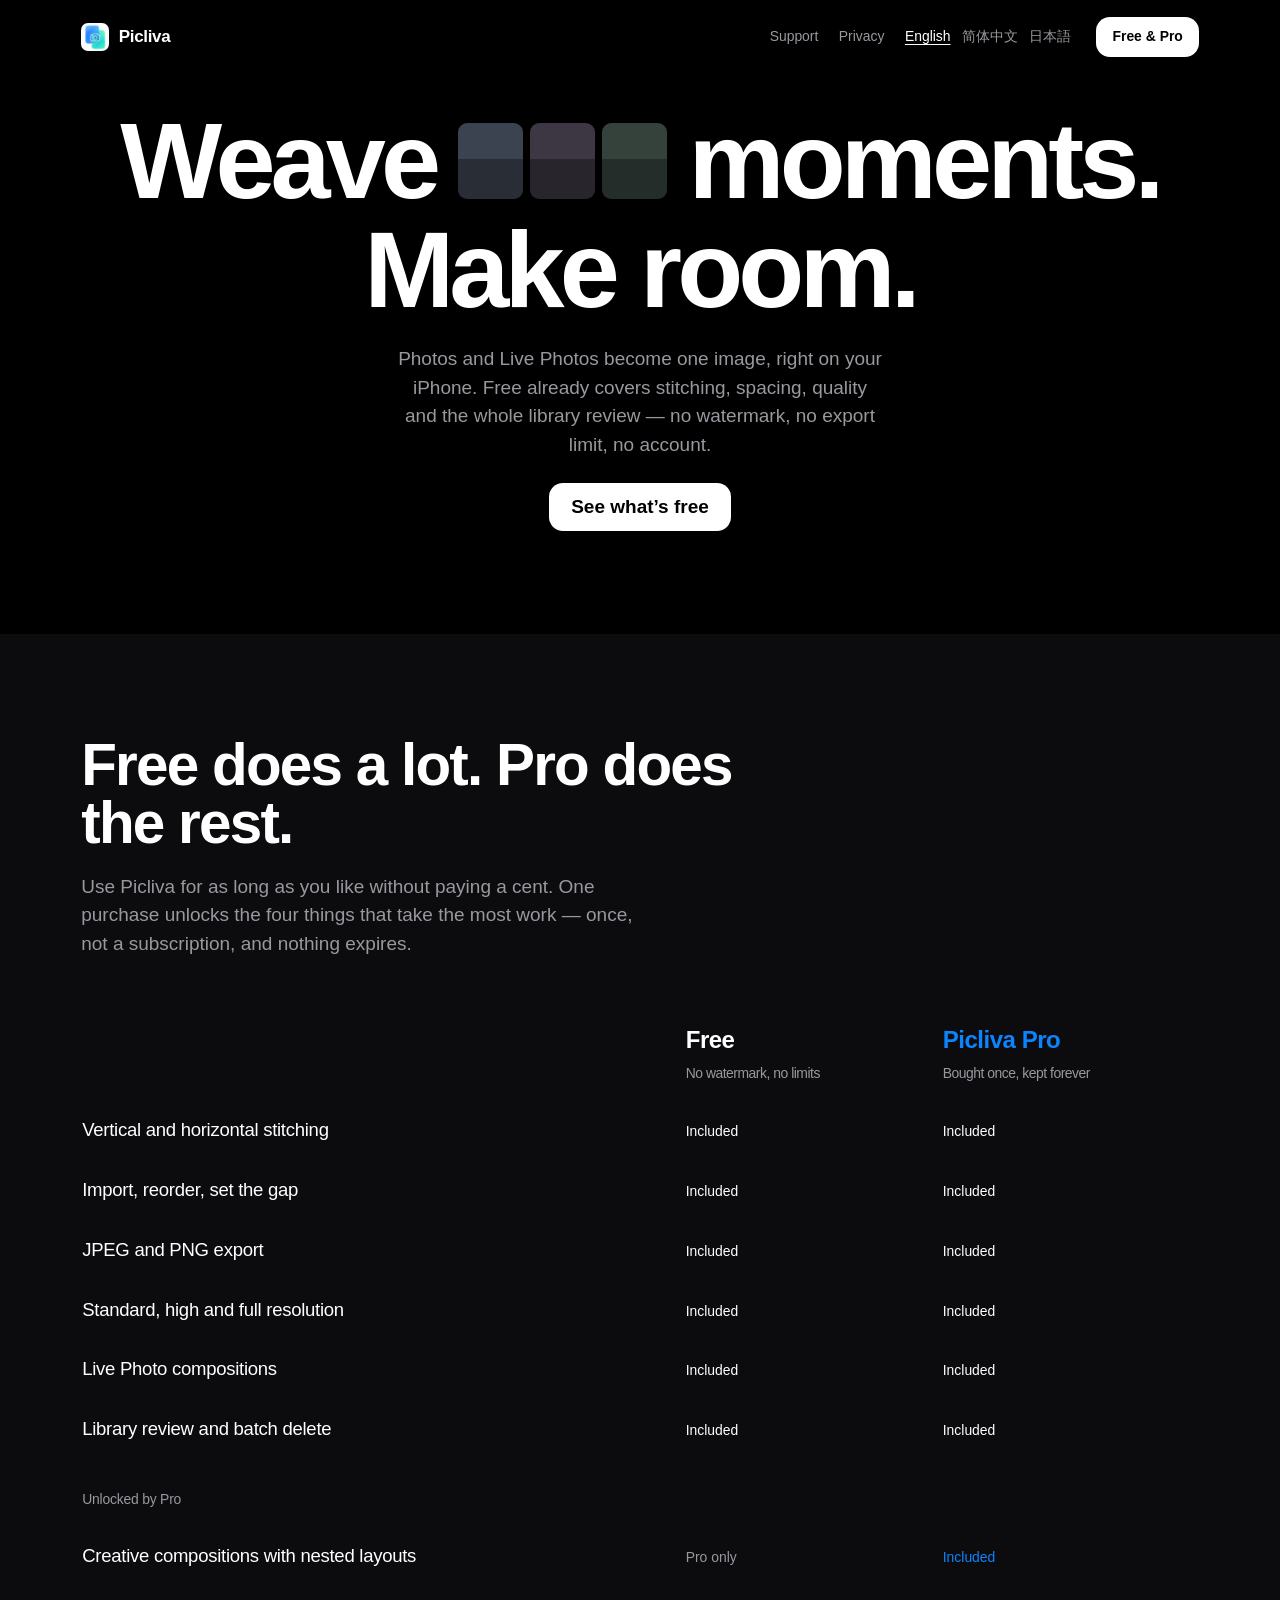
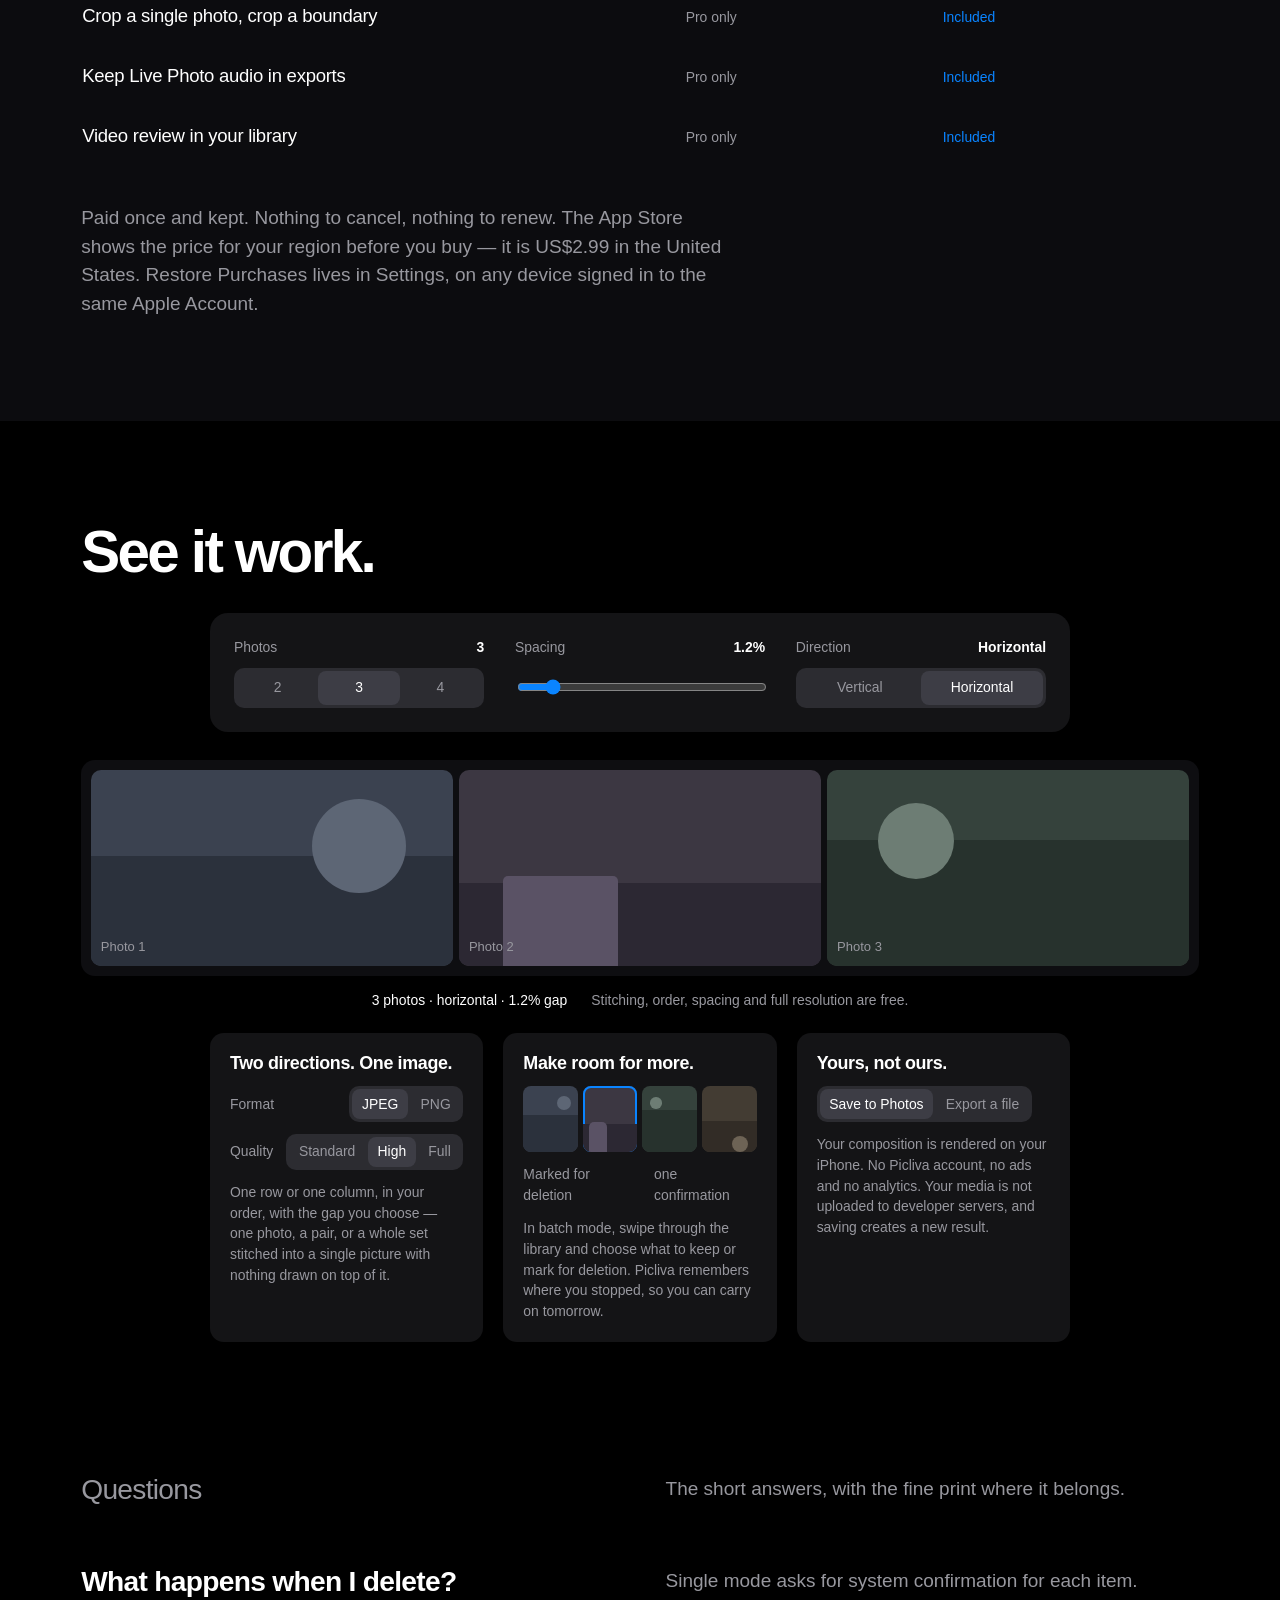
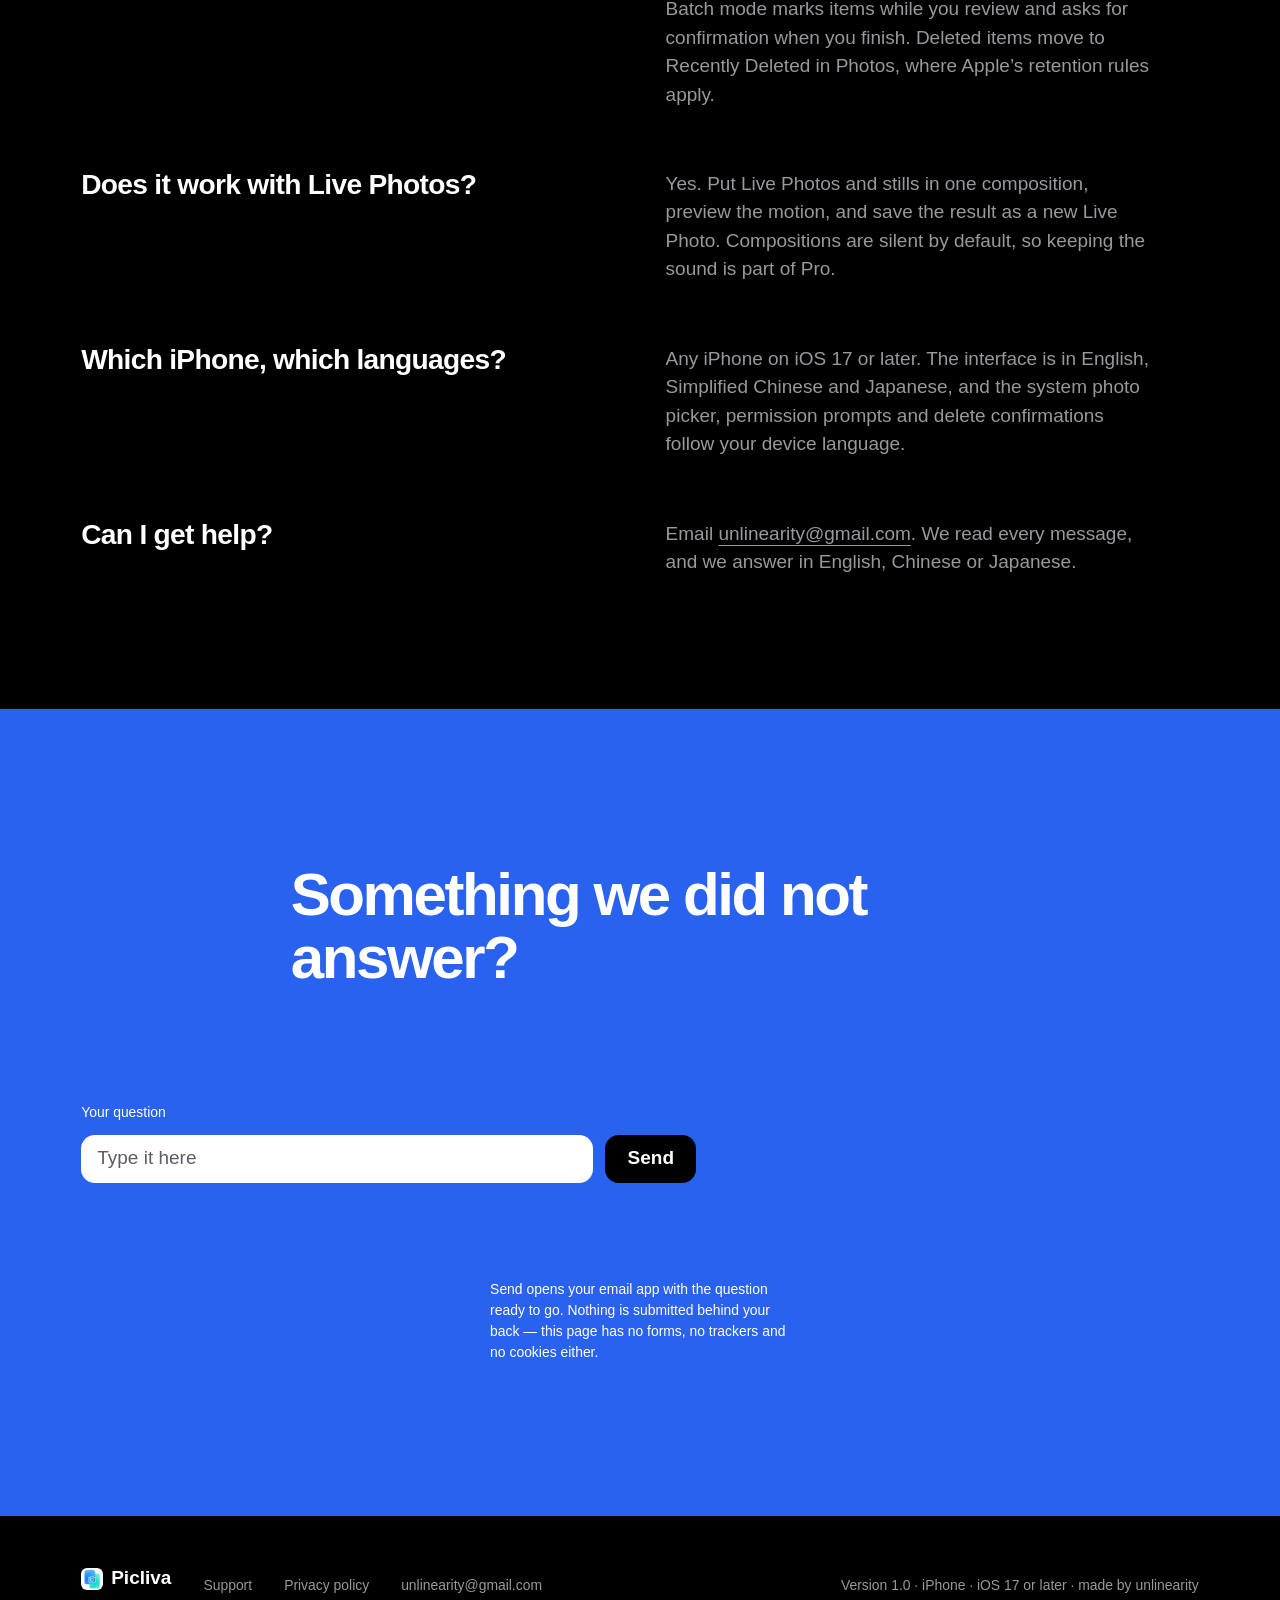
==== commit 5454b6ed: "Update privacy and library wording across the site Rework the nine pages and the repository README s" ====
--- a/index.html
+++ b/index.html
@@ -116,16 +116,16 @@
           <div class="frow"><span>Quality</span><span class="chips"><i>Standard</i><i class="on">High</i><i>Full</i></span></div>
           <p class="fnote">One row or one column, in your order, with the gap you choose &#8212; one photo, a pair, or a whole set stitched into a single picture with nothing drawn on top of it.</p>
         </div>
-        <div class="flowcell" data-ui role="img" aria-label="Library review: items marked for deletion, then one system confirmation.">
+        <div class="flowcell" data-ui role="img" aria-label="Batch library review: items marked for deletion, then one system confirmation.">
           <p class="ftitle">Make room for&nbsp;more.</p>
           <div class="fthumbs" aria-hidden="true"><i class="shot"></i><i class="shot v2 marked"></i><i class="shot v3"></i><i class="shot v4"></i></div>
           <div class="frow"><span>Marked for deletion</span><span>one confirmation</span></div>
-          <p class="fnote">Swipe through the library and decide once per item: keep it, or mark it. Picliva remembers where you stopped, so you can carry on tomorrow.</p>
+          <p class="fnote">In batch mode, swipe through the library and choose what to keep or mark for deletion. Picliva remembers where you stopped, so you can carry on tomorrow.</p>
         </div>
         <div class="flowcell" data-ui role="img" aria-label="Saving: save to Photos or export a file, always as a new item.">
           <p class="ftitle">Yours, not&nbsp;ours.</p>
           <div class="frow"><span class="chips"><i class="on">Save to Photos</i><i>Export a file</i></span></div>
-          <p class="fnote">Your composition is rendered on your iPhone. No account, no ads, no analytics and no networking at all &#8212; your media never leaves the device, and saving writes a brand-new image.</p>
+          <p class="fnote">Your composition is rendered on your iPhone. No Picliva account, no ads and no analytics. Your media is not uploaded to developer servers, and saving creates a new result.</p>
         </div>
       </div>
     </div>
@@ -133,7 +133,7 @@
 
   <section class="faq wrap">
     <div class="faqrow head"><h3 data-enter>Questions</h3><p data-enter style="--d:60ms">The short answers, with the fine print where it belongs.</p></div>
-    <div class="faqrow"><h3 data-enter>What happens when I delete?</h3><p data-enter style="--d:60ms">Nothing is removed without the system confirmation. In the library Picliva only marks items while you review, then asks once at the end. Deleted items move to Recently Deleted in Photos, where Apple&#8217;s retention rules apply.</p></div>
+    <div class="faqrow"><h3 data-enter>What happens when I delete?</h3><p data-enter style="--d:60ms">Single mode asks for system confirmation for each item. Batch mode marks items while you review and asks for confirmation when you finish. Deleted items move to Recently Deleted in Photos, where Apple&#8217;s retention rules apply.</p></div>
     <div class="faqrow"><h3 data-enter>Does it work with Live Photos?</h3><p data-enter style="--d:60ms">Yes. Put Live Photos and stills in one composition, preview the motion, and save the result as a new Live Photo. Compositions are silent by default, so keeping the sound is part of Pro.</p></div>
     <div class="faqrow"><h3 data-enter>Which iPhone, which languages?</h3><p data-enter style="--d:60ms">Any iPhone on iOS 17 or later. The interface is in English, Simplified Chinese and Japanese, and the system photo picker, permission prompts and delete confirmations follow your device language.</p></div>
     <div class="faqrow"><h3 data-enter>Can I get help?</h3><p data-enter style="--d:60ms">Email <a class="link" href="mailto:unlinearity@gmail.com">unlinearity@gmail.com</a>. We read every message, and we answer in English, Chinese or Japanese.</p></div>
